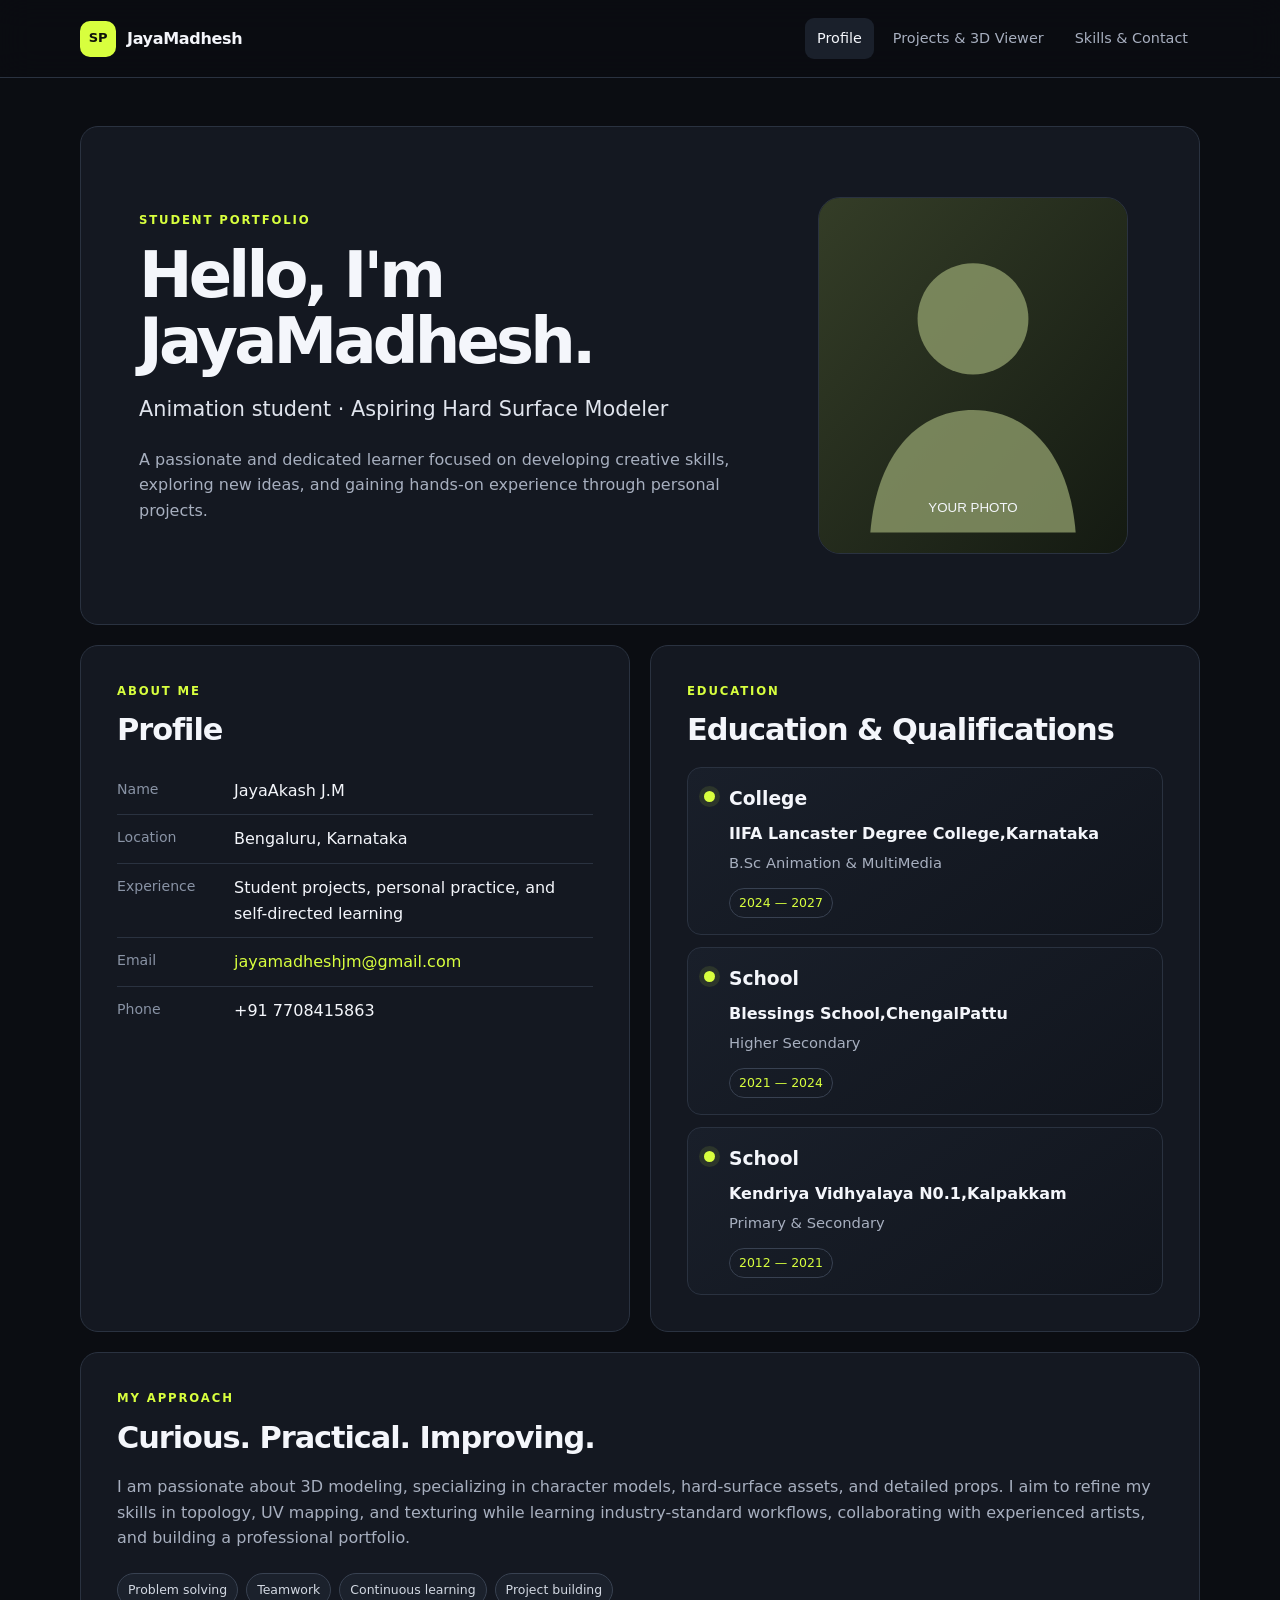
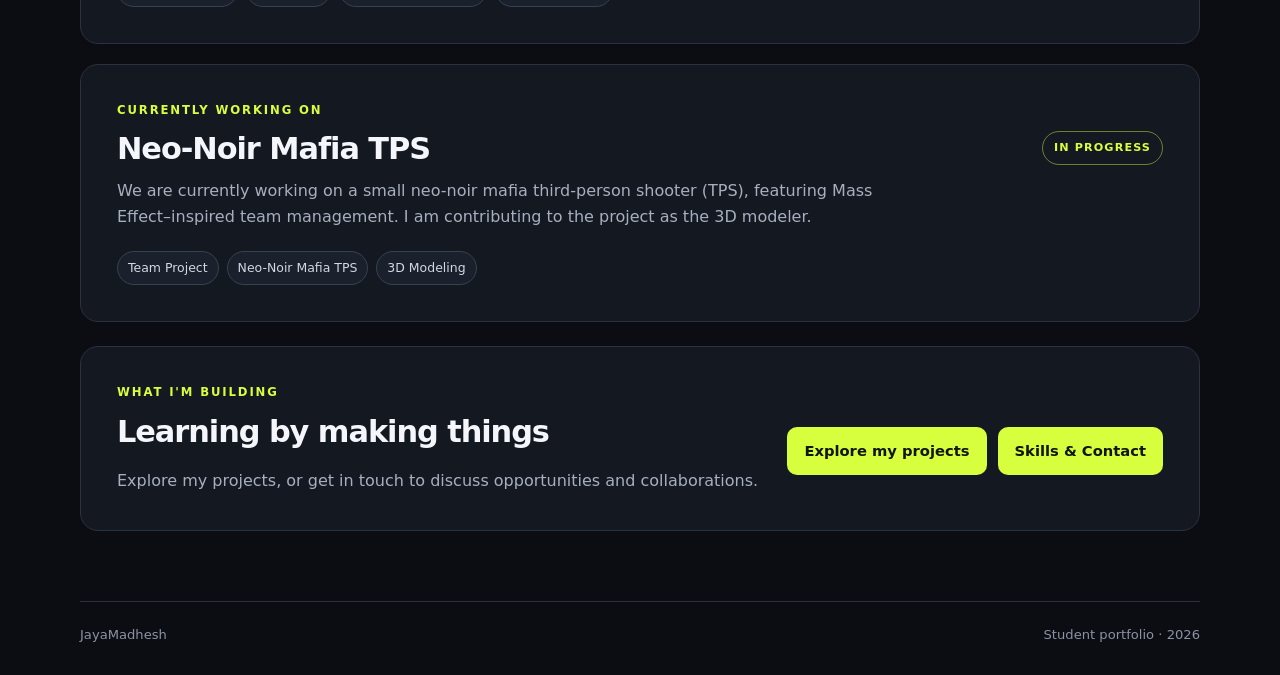
==== index.html @ 9de4e292 "update 1.01" ====
<!DOCTYPE html>
<html lang="en">
<head>
  <meta charset="UTF-8">
  <meta name="viewport" content="width=device-width, initial-scale=1.0">
  <meta name="description" content="Student portfolio and profile">
  <title>Student Portfolio | Profile</title>
  <link rel="stylesheet" href="css/style.css">
</head>
<body>
  <header class="site-header">
    <a class="brand" href="index.html"><span class="brand-mark">SP</span><span id="brandName">Student Portfolio</span></a>
    <nav aria-label="Main navigation">
      <a class="active" href="index.html">Profile</a>
      <a href="projects.html">Projects & 3D Viewer</a>
      <a href="contact.html">Skills & Contact</a>
    </nav>
  </header>

  <main class="page-shell">
    <section class="hero panel">
      <div class="hero-copy">
        <p class="eyebrow">STUDENT PORTFOLIO</p>
        <h1>Hello, I'm <span id="studentNameHeading">Your Name</span>.</h1>
        <p class="lead" id="headline">Computer Science Student · Aspiring Developer</p>
        <p id="summary">A motivated student eager to learn, build useful projects, and improve through practical experience.</p>
      </div>

      <div class="profile-photo-area" id="profilePhotoArea">
        <canvas class="profile-particles" id="profileParticles" aria-hidden="true"></canvas>
        <div class="profile-photo-frame">
          <img id="studentPhoto" src="assets/profile-placeholder.svg" alt="Student profile">
        </div>
      </div>
    </section>

    <section class="content-grid two-col profile-education-grid">
      <article class="panel profile-details-panel">
        <p class="eyebrow">ABOUT ME</p>
        <h2>Profile</h2>
        <dl class="detail-list">
          <div><dt>Name</dt><dd id="name">JayaAkash J.M</dd></div>
          <div><dt>Location</dt><dd id="location">Bengaluru,Karnataka</dd></div>
          <div><dt>Experience</dt><dd id="experience">Student projects and self-directed learning</dd></div>
          <div><dt>Email</dt><dd><a id="emailLink" href="mailto:student@example.com">student@example.com</a></dd></div>
          <div><dt>Phone</dt><dd id="phone">+91 00000 00000</dd></div>
        </dl>
      </article>
      <section class="panel education-section education-panel">
        <p class="eyebrow">EDUCATION</p>
        <h2>Education & Qualifications</h2>
        <div class="education-timeline" id="educationTimeline">
          <article class="education-item"><span class="education-dot" aria-hidden="true"></span><div><h3>College</h3><p>Loading education details…</p></div></article>
        </div>
      </section>
    </section>
    <section class="panel approach-section">
      <p class="eyebrow">MY APPROACH</p>
      <h2>Curious. Practical. Improving.</h2>
      <p id="eagerness">I enjoy turning ideas into working projects. I am eager to learn from experienced developers, strengthen my fundamentals, and contribute to a team while building reliable software.</p>
      <div class="tag-list" id="quickSkills">
        <span>Problem solving</span><span>Teamwork</span><span>Continuous learning</span><span>Project building</span>
      </div>
    </section>

    <section class="panel current-project-section">
      <p class="eyebrow">CURRENTLY WORKING ON</p>
      <div class="current-project-layout"><div><h2>Neo-Noir Mafia TPS</h2><p>We are currently working on a small neo-noir mafia third-person shooter (TPS), featuring Mass Effect–inspired team management. I am contributing to the project as the 3D modeler.</p><div class="tag-list"><span>Team Project</span><span>Neo-Noir Mafia TPS</span><span>3D Modeling</span></div></div><span class="project-status">IN PROGRESS</span></div>
    </section>

    <section class="panel callout bottom-cta-section">
      <div>
        <p class="eyebrow">WHAT I'M BUILDING</p>
        <h2>Learning by making things</h2>
        <p>Explore my projects, or get in touch to discuss opportunities and collaborations.</p>
      </div>
      <div class="button-row bottom-cta-buttons">
        <a class="button primary" href="projects.html">Explore my projects</a>
        <a class="button primary" href="contact.html">Skills &amp; Contact</a>
      </div>
    </section>
  </main>
  <footer class="site-footer"><span id="footerName">Your Name</span><span>Student portfolio · 2026 <span id="year"></span></span></footer>
  <script src="js/profile.js"></script>
  <script src="js/profile-page.js"></script>
</body>
</html>
---- css/style.css ----
:root {
  --bg: #0b0d12;
  --panel: #141821;
  --panel-light: #1a202b;
  --text: #f4f6fb;
  --muted: #a7afbf;
  --accent: #d8ff3e;
  --line: #2a3240;
  --radius: 18px;
  --content-width: 1120px;
}
* { box-sizing: border-box; }
html { scroll-behavior: smooth; }
body { margin: 0; background: var(--bg); color: var(--text); font-family: Inter, ui-sans-serif, system-ui, -apple-system, BlinkMacSystemFont, "Segoe UI", sans-serif; line-height: 1.6; }
a { color: inherit; text-decoration: none; }
button, input { font: inherit; }
button, a, [tabindex] { -webkit-tap-highlight-color: transparent; }
.site-header { display: flex; justify-content: space-between; align-items: center; gap: 24px; padding: 18px max(24px, calc((100vw - var(--content-width)) / 2)); border-bottom: 1px solid var(--line); position: sticky; top: 0; z-index: 10; background: rgba(11,13,18,.92); backdrop-filter: blur(16px); }
.brand { display: flex; align-items: center; gap: 11px; font-weight: 750; letter-spacing: -.02em; }
.brand-mark { display: grid; place-items: center; width: 36px; height: 36px; border-radius: 10px; background: var(--accent); color: #10130a; font-size: 13px; font-weight: 900; }
nav { display: flex; flex-wrap: wrap; gap: 7px; }
nav a { color: var(--muted); padding: 9px 12px; border-radius: 9px; font-size: .9rem; }
nav a:hover, nav a.active { color: var(--text); background: var(--panel-light); }
.page-shell { max-width: var(--content-width); width: calc(100% - 40px); margin: 48px auto 70px; }
.panel { background: var(--panel); border: 1px solid var(--line); border-radius: var(--radius); padding: clamp(22px, 3.4vw, 36px); }
.hero { display: grid; grid-template-columns: minmax(0, 1.5fr) minmax(250px, .8fr); align-items: center; gap: 38px; padding: clamp(26px, 5vw, 58px); overflow: hidden; }
.eyebrow { color: var(--accent); font-size: .73rem; font-weight: 800; letter-spacing: .16em; margin: 0 0 12px; }
h1, h2, h3, p { margin-top: 0; }
h1 { font-size: clamp(2.3rem, 5vw, 4.25rem); letter-spacing: -.06em; line-height: 1.04; margin-bottom: 18px; }
h2 { font-size: clamp(1.4rem, 2.6vw, 1.9rem); line-height: 1.2; letter-spacing: -.035em; margin-bottom: 18px; }
h3 { margin-bottom: 8px; }
p { color: var(--muted); }
.hero-copy > p:not(.eyebrow) { max-width: 640px; }
.lead { font-size: clamp(1.05rem, 2vw, 1.3rem); color: #e0e4ed; }
.accent-text { color: var(--accent); }
.button-row { display: flex; flex-wrap: wrap; gap: 11px; margin-top: 25px; }
.button { display: inline-flex; align-items: center; justify-content: center; gap: 8px; border: 1px solid transparent; padding: 11px 16px; border-radius: 10px; font-size: .92rem; font-weight: 750; cursor: pointer; transition: transform .18s ease, background .18s ease; }
.button:hover { transform: translateY(-2px); }
.button.primary { background: var(--accent); color: #11150a; }
.button.secondary { background: #202633; border-color: #343d4e; color: var(--text); }
.profile-photo-area { min-width: 0; }
.photo-drop-zone { width: min(100%, 310px); aspect-ratio: 4 / 4.6; margin: 0 auto; position: relative; overflow: hidden; border: 1px dashed #657044; border-radius: 22px; background: #20251a; cursor: pointer; outline: none; }
.photo-drop-zone:focus-visible { box-shadow: 0 0 0 3px var(--accent); }
.photo-drop-zone img { display: block; width: 100%; height: 100%; object-fit: cover; }
.photo-overlay { position: absolute; inset: auto 0 0; display: flex; flex-direction: column; align-items: center; padding: 35px 12px 17px; background: linear-gradient(transparent, rgba(0,0,0,.82)); opacity: 0; transition: opacity .2s ease; text-align: center; }
.photo-drop-zone:hover .photo-overlay, .photo-drop-zone:focus-visible .photo-overlay, .photo-drop-zone.drag-over .photo-overlay { opacity: 1; }
.photo-overlay span { font-size: 1.7rem; color: var(--accent); }
.photo-overlay small { color: #d4d8df; }
.small-note { font-size: .78rem; margin: 10px 0 0; color: #8f99aa; }
.content-grid { display: grid; gap: 20px; margin-top: 20px; }
.two-col { grid-template-columns: repeat(2, minmax(0, 1fr)); }
.detail-list { margin: 0; }
.detail-list div { display: grid; grid-template-columns: 105px minmax(0, 1fr); gap: 12px; padding: 11px 0; border-bottom: 1px solid var(--line); }
.detail-list div:last-child { border-bottom: 0; }
dt { color: #8993a5; font-size: .88rem; }
dd { margin: 0; overflow-wrap: anywhere; }
dd a, .text-link { color: var(--accent); }
.tag-list { display: flex; flex-wrap: wrap; gap: 8px; margin-top: 22px; }
.tag-list span { border: 1px solid #384151; border-radius: 999px; padding: 6px 10px; color: #d2d8e2; font-size: .78rem; background: #1b212c; }
.callout { margin-top: 20px; display: flex; justify-content: space-between; align-items: center; gap: 24px; }
.callout p:last-child { margin-bottom: 0; }
.site-footer { max-width: var(--content-width); width: calc(100% - 40px); margin: 0 auto; padding: 22px 0 30px; border-top: 1px solid var(--line); display: flex; justify-content: space-between; gap: 15px; color: #8993a5; font-size: .82rem; }
.page-heading { margin: 10px 0 30px; max-width: 760px; }
.page-heading h1 { font-size: clamp(2.5rem, 6vw, 4.2rem); }
.project-grid { display: grid; grid-template-columns: repeat(3, minmax(0, 1fr)); gap: 16px; margin-bottom: 20px; }
.project-card { padding: 25px; border: 1px solid var(--line); border-radius: var(--radius); background: linear-gradient(150deg, #171d27, #11151d); min-height: 245px; }
.project-number { color: var(--accent); font-size: .72rem; letter-spacing: .13em; font-weight: 800; margin-bottom: 22px; }
.project-card h2 { font-size: 1.35rem; }
.project-card p { font-size: .92rem; }
.project-card .tag-list { margin-top: 17px; }
.viewer-section { margin-top: 20px; }
.viewer-heading, .viewer-controls { display: flex; align-items: center; justify-content: space-between; gap: 22px; }
.viewer-heading { margin-bottom: 20px; }
.viewer-heading h2 { margin-bottom: 8px; }
.viewer-heading p { margin-bottom: 0; }
.file-button { flex-shrink: 0; }
.viewer-drop-zone { border: 1px dashed #465164; border-radius: 14px; padding: 8px; background: #090b10; transition: border-color .2s, background .2s; }
.viewer-drop-zone.drag-over { border-color: var(--accent); background: #151b0c; }
.viewer { width: 100%; height: clamp(320px, 52vw, 540px); position: relative; overflow: hidden; border-radius: 9px; background: radial-gradient(ellipse at center, #202633 0%, #0b0e14 72%); }
.viewer canvas { display: block; width: 100%; height: 100%; }
.viewer-empty { position: absolute; inset: 0; display: flex; flex-direction: column; justify-content: center; align-items: center; text-align: center; padding: 20px; pointer-events: none; }
.viewer-empty h3 { margin: 8px 0 5px; }
.viewer-empty p { margin-bottom: 7px; color: var(--accent); font-size: .83rem; }
.viewer-empty small { color: #8e98a9; }
.wire-cube { font-size: 4rem; line-height: 1.2; color: #a8c93a; }
.viewer-controls { padding-top: 18px; }
.viewer-controls p { max-width: 690px; }
.compact { margin-top: 0; }
.skill-list { display: flex; flex-direction: column; gap: 15px; }
.skill-row { display: grid; grid-template-columns: 120px minmax(0, 1fr); gap: 15px; align-items: center; }
.skill-row strong { font-size: .9rem; }
.skill-track { height: 7px; background: #282f3c; border-radius: 20px; overflow: hidden; }
.skill-fill { height: 100%; background: var(--accent); border-radius: inherit; }
.focus-list { padding-left: 21px; color: #dce1e9; }
.focus-list li { margin: 10px 0; padding-left: 4px; }
.contact-panel { display: flex; justify-content: space-between; align-items: center; gap: 25px; margin: 20px 0; }
.contact-links { display: flex; flex-wrap: wrap; align-items: center; gap: 10px; min-width: 220px; }
.text-link { padding: 8px; font-size: .9rem; }
.edit-steps { color: #c7ceda; padding-left: 22px; }
.edit-steps li { margin: 10px 0; }
code { color: var(--accent); background: #252b35; padding: 2px 5px; border-radius: 5px; font-size: .9em; }
.muted { color: var(--muted); }
@media (max-width: 780px) {
  .site-header { align-items: flex-start; flex-direction: column; gap: 12px; padding: 14px 20px; }
  nav { width: 100%; }
  nav a { padding: 8px 9px; font-size: .82rem; }
  .page-shell { margin-top: 28px; }
  .hero { grid-template-columns: 1fr; }
  .profile-photo-area { grid-row: 1; }
  .photo-drop-zone { width: min(72%, 270px); }
  .two-col, .project-grid { grid-template-columns: 1fr; }
  .project-card { min-height: auto; }
  .callout, .contact-panel, .viewer-heading, .viewer-controls { align-items: flex-start; flex-direction: column; }
  .viewer-heading .button { align-self: flex-start; }
  .site-footer { flex-direction: column; gap: 4px; }
}
@media (max-width: 440px) {
  .page-shell, .site-footer { width: calc(100% - 26px); }
  .detail-list div { grid-template-columns: 88px minmax(0, 1fr); gap: 8px; }
  .skill-row { grid-template-columns: 95px minmax(0, 1fr); }
  .viewer { height: 350px; }
}

/* Static profile photo: no click, file-picker, or drag-and-drop interaction. */
.profile-photo-frame {
  width: min(100%, 310px);
  aspect-ratio: 4 / 4.6;
  margin: 0 auto;
  overflow: hidden;
  border-radius: 22px;
  background: #20251a;
  border: 1px solid var(--line);
}
.profile-photo-frame img {
  display: block;
  width: 100%;
  height: 100%;
  object-fit: cover;
}


/* Profile photo hover effect: particles stay behind the static image. */
.profile-photo-area { position: relative; isolation: isolate; padding: 12px 0; }
.profile-particles { position: absolute; z-index: -1; top: 0; left: 0; pointer-events: none; opacity: 0; transition: opacity .28s ease; }
.profile-particles.is-visible { opacity: 1; }
.profile-photo-frame { position: relative; z-index: 1; transition: border-color .25s ease, box-shadow .25s ease, transform .25s ease; }
.profile-photo-area:hover .profile-photo-frame { border-color: var(--accent); box-shadow: 0 0 0 1px rgba(216,255,62,.3), 0 0 28px rgba(216,255,62,.22); transform: translateY(-2px); }
.education-section, .current-project-section { margin-top: 20px; }
.education-timeline { display: grid; grid-template-columns: repeat(2, minmax(0, 1fr)); gap: 18px; }
.education-item { display: flex; align-items: flex-start; gap: 14px; padding: 20px; border: 1px solid var(--line); border-radius: 14px; background: linear-gradient(145deg, #191f2a, #11151d); }
.education-dot { flex: 0 0 11px; width: 11px; height: 11px; margin-top: 7px; border-radius: 50%; background: var(--accent); box-shadow: 0 0 0 5px rgba(216,255,62,.1); }
.education-item h3 { margin-bottom: 7px; }
.education-item p { margin-bottom: 5px; }
.education-institution { color: var(--text); font-weight: 650; }
.education-qualification { font-size: .92rem; }
.education-years { display: inline-block; margin-top: 8px; padding: 4px 9px; border: 1px solid #384151; border-radius: 999px; color: var(--accent); font-size: .78rem; }
.current-project-layout { display: flex; justify-content: space-between; align-items: flex-start; gap: 24px; }
.current-project-layout > div { max-width: 760px; }
.current-project-layout h2 { margin-bottom: 10px; }
.current-project-layout p { margin-bottom: 0; }
.project-status { flex-shrink: 0; border: 1px solid rgba(216,255,62,.45); border-radius: 999px; padding: 7px 11px; color: var(--accent); font-size: .7rem; font-weight: 800; letter-spacing: .1em; }
.current-team-project { border-color: rgba(216,255,62,.42); }
@media (max-width: 780px) {
  .education-timeline { grid-template-columns: 1fr; }
  .current-project-layout { flex-direction: column; }
}
@media (prefers-reduced-motion: reduce) {
  .profile-photo-frame, .profile-particles { transition: none; }
}

/* Languages-known section */
.language-section { margin-top: 20px; }
.language-list { display: grid; grid-template-columns: repeat(3, minmax(0, 1fr)); gap: 12px; margin-top: 18px; }
.language-card { display: flex; flex-direction: column; gap: 12px; padding: 17px; border: 1px solid var(--line); border-radius: 13px; background: linear-gradient(145deg, #191f2a, #11151d); min-width: 0; }
.language-name { font-size: 1rem; overflow-wrap: anywhere; }
.language-level { align-self: flex-start; padding: 5px 9px; border: 1px solid rgba(216,255,62,.35); border-radius: 999px; color: var(--accent); font-size: .78rem; }
@media (max-width: 780px) { .language-list { grid-template-columns: repeat(2, minmax(0, 1fr)); } }
@media (max-width: 440px) { .language-list { grid-template-columns: 1fr; } }


/* Profile + education side-by-side layout */
.profile-education-grid { align-items: stretch; }
.profile-details-panel, .education-panel { min-width: 0; }
.education-panel { margin-top: 0; }
.education-panel .education-timeline { grid-template-columns: 1fr; gap: 12px; }
.education-panel .education-item { padding: 16px; }
.approach-section { margin-top: 20px; }

/* Every percentage-based indicator shows its numeric value beside the bar. */
.skill-row { grid-template-columns: minmax(105px, 1fr) minmax(80px, 1.6fr) 42px; gap: 12px; }
.skill-percent { color: var(--muted); font-size: .82rem; font-variant-numeric: tabular-nums; text-align: right; }
.language-meter-line { display: grid; grid-template-columns: minmax(0, 1fr) 42px; align-items: center; gap: 10px; margin-top: 2px; }
.language-track { width: 100%; }
.language-fill { transition: width .5s ease; }
.language-card { gap: 10px; }

/* Subtle card hover: deliberately different from the profile photo's particle/glow effect. */
.panel,
.education-item,
.project-card,
.language-card,
.viewer-drop-zone {
  transition: border-color .22s ease, background-color .22s ease, box-shadow .22s ease, transform .22s ease;
}
@media (hover: hover) and (pointer: fine) {
  .panel:hover {
    border-color: #3a4557;
    box-shadow: 0 8px 22px rgba(0, 0, 0, .14);
  }
  .education-item:hover,
  .project-card:hover,
  .language-card:hover {
    border-color: #465164;
    background-color: #1b222e;
    box-shadow: 0 7px 18px rgba(0, 0, 0, .18);
    transform: translateY(-2px);
  }
  .viewer-drop-zone:hover {
    border-color: #465164;
    background-color: #10151e;
  }
}
@media (max-width: 780px) {
  .skill-row { grid-template-columns: minmax(90px, 1fr) minmax(70px, 1.4fr) 38px; gap: 9px; }
  .education-panel .education-timeline { grid-template-columns: 1fr; }
}
@media (max-width: 440px) {
  .skill-row { grid-template-columns: minmax(78px, 1fr) minmax(55px, 1.2fr) 36px; gap: 7px; }
  .skill-row strong { font-size: .82rem; }
}
@media (prefers-reduced-motion: reduce) {
  .panel, .education-item, .project-card, .language-card, .viewer-drop-zone, .language-fill { transition: none; }
}


/* Text-only proficiency labels: no skill or language progress bars. */
.skill-list { gap: 20px; }
.skill-group { min-width: 0; }
.skill-group + .skill-group { padding-top: 18px; border-top: 1px solid var(--line); }
.skill-group-title { margin: 0 0 12px; font-size: 1rem; }
.skill-chip-list { display: grid; grid-template-columns: repeat(2, minmax(0, 1fr)); gap: 11px; }
.skill-chip { display: flex; flex-direction: column; align-items: flex-start; gap: 9px; min-width: 0; padding: 14px; border: 1px solid var(--line); border-radius: 12px; background: linear-gradient(145deg, #191f2a, #11151d); transition: border-color .22s ease, background-color .22s ease, transform .22s ease, box-shadow .22s ease; }
.skill-label { overflow-wrap: anywhere; }
.skill-level-label { display: inline-flex; align-items: center; padding: 5px 9px; border: 1px solid rgba(216,255,62,.35); border-radius: 999px; color: var(--accent); font-size: .78rem; }
.language-card { gap: 12px; }
@media (hover: hover) and (pointer: fine) {
  .skill-chip:hover { border-color: #465164; background-color: #1b222e; box-shadow: 0 7px 18px rgba(0,0,0,.18); transform: translateY(-2px); }
}
@media (max-width: 480px) { .skill-chip-list { grid-template-columns: 1fr; } }


/* Keep Current Focus as the final content section on Skills & Contact. */
.current-focus-section { margin-top: 20px; }
.current-focus-section .focus-list { margin-bottom: 0; }


/* Dedicated bottom call-to-action section */
.bottom-cta-section {
  margin-top: 24px;
  display: flex;
  align-items: center;
  justify-content: space-between;
  gap: 24px;
}
.bottom-cta-buttons {
  flex-shrink: 0;
  flex-wrap: wrap;
  justify-content: flex-end;
}
@media (max-width: 760px) {
  .bottom-cta-section {
    align-items: flex-start;
    flex-direction: column;
  }
  .bottom-cta-buttons {
    justify-content: flex-start;
  }
}


/* Hosted 3D model gallery */
.hosted-models-section { margin-top: 24px; }
.hosted-model-gallery {
  display: grid;
  grid-template-columns: repeat(auto-fit, minmax(min(100%, 220px), 1fr));
  gap: 14px;
  margin-top: 18px;
}
.hosted-model-card {
  min-width: 0;
  border: 1px solid var(--border, #2a3443);
  border-radius: 16px;
  padding: 18px;
  background: linear-gradient(145deg, #171d28, #11151d);
}
.hosted-model-card h3 { margin: 0 0 8px; font-size: 1.05rem; }
.hosted-model-card p { color: #a8b4cc; margin: 0 0 14px; line-height: 1.5; }
.hosted-model-card .button { width: 100%; justify-content: center; }
.hosted-model-card .model-format { color: #d7ff36; font-size: .78rem; margin-bottom: 12px; }
.hosted-model-card .button:disabled { opacity: .45; cursor: not-allowed; }


/* Unified projects + hosted 3D model gallery */
.unified-showcase { margin-top: 8px; }
.showcase-heading { margin-bottom: 22px; }
.showcase-heading h2 { margin-bottom: 8px; }
.showcase-heading p:last-child { margin-bottom: 0; }
.hosted-model-gallery { display: grid; grid-template-columns: repeat(4, minmax(0, 1fr)); gap: 12px; align-items: start; }
.hosted-model-card { min-width: 0; padding: 16px; border: 1px solid var(--line); border-radius: 13px; background: linear-gradient(150deg, #171d27, #11151d); }
.hosted-model-card h3 { font-size: 1rem; margin-bottom: 9px; overflow-wrap: anywhere; }
.hosted-model-card p { font-size: .88rem; margin-bottom: 12px; }
.hosted-model-card .model-format { color: var(--accent); font-size: .67rem; font-weight: 800; margin: 12px 0; }
.hosted-model-card .model-view-button { width: 100%; }
.hosted-model-card.is-expanded { grid-column: 1 / -1; border-color: rgba(216,255,62,.6); }
.inline-model-viewer { margin-top: 18px; padding-top: 16px; border-top: 1px solid var(--line); }
.inline-viewer-toolbar { display: flex; align-items: center; justify-content: space-between; gap: 12px; margin-bottom: 12px; flex-wrap: wrap; }
.inline-viewer-toolbar .model-load-status { margin: 0; flex: 1 1 220px; color: var(--muted, #a8b4cc); font-size: .9rem; }
.inline-viewer-toolbar .model-load-error { color: #ff9c9c; }
.inline-viewer-close { flex: 0 0 auto; }
.inline-model-canvas { width: 100%; height: clamp(300px, 48vw, 520px); overflow: hidden; border-radius: 10px; background: #0b0e14; border: 1px solid #30394a; }
.inline-model-canvas canvas { display: block; width: 100%; height: 100%; }
.model-load-status { margin: 0 0 12px; color: var(--muted); font-size: .9rem; }
.model-load-error { color: #ffb4a9; overflow-wrap: anywhere; }
.gallery-footnote { margin-top: 18px; }
@media (max-width: 950px) { .hosted-model-gallery { grid-template-columns: repeat(3, minmax(0, 1fr)); } }
@media (max-width: 680px) { .hosted-model-gallery { grid-template-columns: repeat(2, minmax(0, 1fr)); } }
@media (max-width: 420px) { .hosted-model-gallery { grid-template-columns: 1fr; } }


/* Unified gallery: consistent card heights and aligned View in 3D buttons */
.unified-showcase { margin-top: 8px; }
.showcase-heading { margin-bottom: 22px; }
.showcase-heading h2 { margin-bottom: 8px; }
.showcase-heading p:last-child { margin-bottom: 0; }
.hosted-model-gallery { display:grid; grid-template-columns:repeat(4,minmax(0,1fr)); gap:12px; align-items:stretch; margin-top:18px; }
.hosted-model-card { display:flex; flex-direction:column; min-width:0; padding:16px; border:1px solid var(--line); border-radius:13px; background:linear-gradient(150deg,#171d27,#11151d); }
.hosted-model-card h3 { font-size:1rem; margin:0 0 9px; overflow-wrap:anywhere; }
.hosted-model-card p { font-size:.88rem; margin:0 0 12px; line-height:1.5; flex:1 0 auto; }
.hosted-model-card .project-number { font-size:.65rem; margin-bottom:14px; }
.hosted-model-card .model-format { color:var(--accent); font-size:.67rem; font-weight:800; margin:8px 0 12px; }
.hosted-model-card .model-view-button { width:100%; min-height:42px; margin-top:auto; }
.gallery-footnote { margin-top:18px; }
.viewer-section { margin-top:24px; }
.viewer-section[hidden] { display:none !important; }
.viewer-section .viewer-heading { margin-bottom:16px; }
.viewer-section .viewer-heading h2 { margin-bottom:8px; }
.viewer-section .viewer { width:100%; height:clamp(340px,52vw,560px); overflow:hidden; border:1px solid #30394a; border-radius:12px; background:#0b0e14; }
.viewer-section .viewer canvas { display:block; width:100%; height:100%; }
@media(max-width:950px){.hosted-model-gallery{grid-template-columns:repeat(3,minmax(0,1fr));}}
@media(max-width:680px){.hosted-model-gallery{grid-template-columns:repeat(2,minmax(0,1fr));}}
@media(max-width:440px){.hosted-model-gallery{grid-template-columns:1fr;}}


/* Google Drive links displayed beneath the shared 3D viewer. */
.drive-model-links { margin-top: 24px; }
.drive-model-links .showcase-heading { margin-bottom: 18px; }
.drive-model-grid { display: grid; grid-template-columns: repeat(4, minmax(0, 1fr)); gap: 12px; }
.drive-model-card { min-width: 0; display: flex; flex-direction: column; gap: 14px; padding: 16px; border: 1px solid var(--line); border-radius: 13px; background: linear-gradient(150deg, #171d27, #11151d); }
.drive-model-card h3 { margin: 0; font-size: .98rem; overflow-wrap: anywhere; flex: 1 0 auto; }
.drive-model-card .button { width: 100%; min-height: 42px; text-align: center; }
@media (max-width: 950px) { .drive-model-grid { grid-template-columns: repeat(3, minmax(0, 1fr)); } }
@media (max-width: 680px) { .drive-model-grid { grid-template-columns: repeat(2, minmax(0, 1fr)); } }
@media (max-width: 440px) { .drive-model-grid { grid-template-columns: 1fr; } }
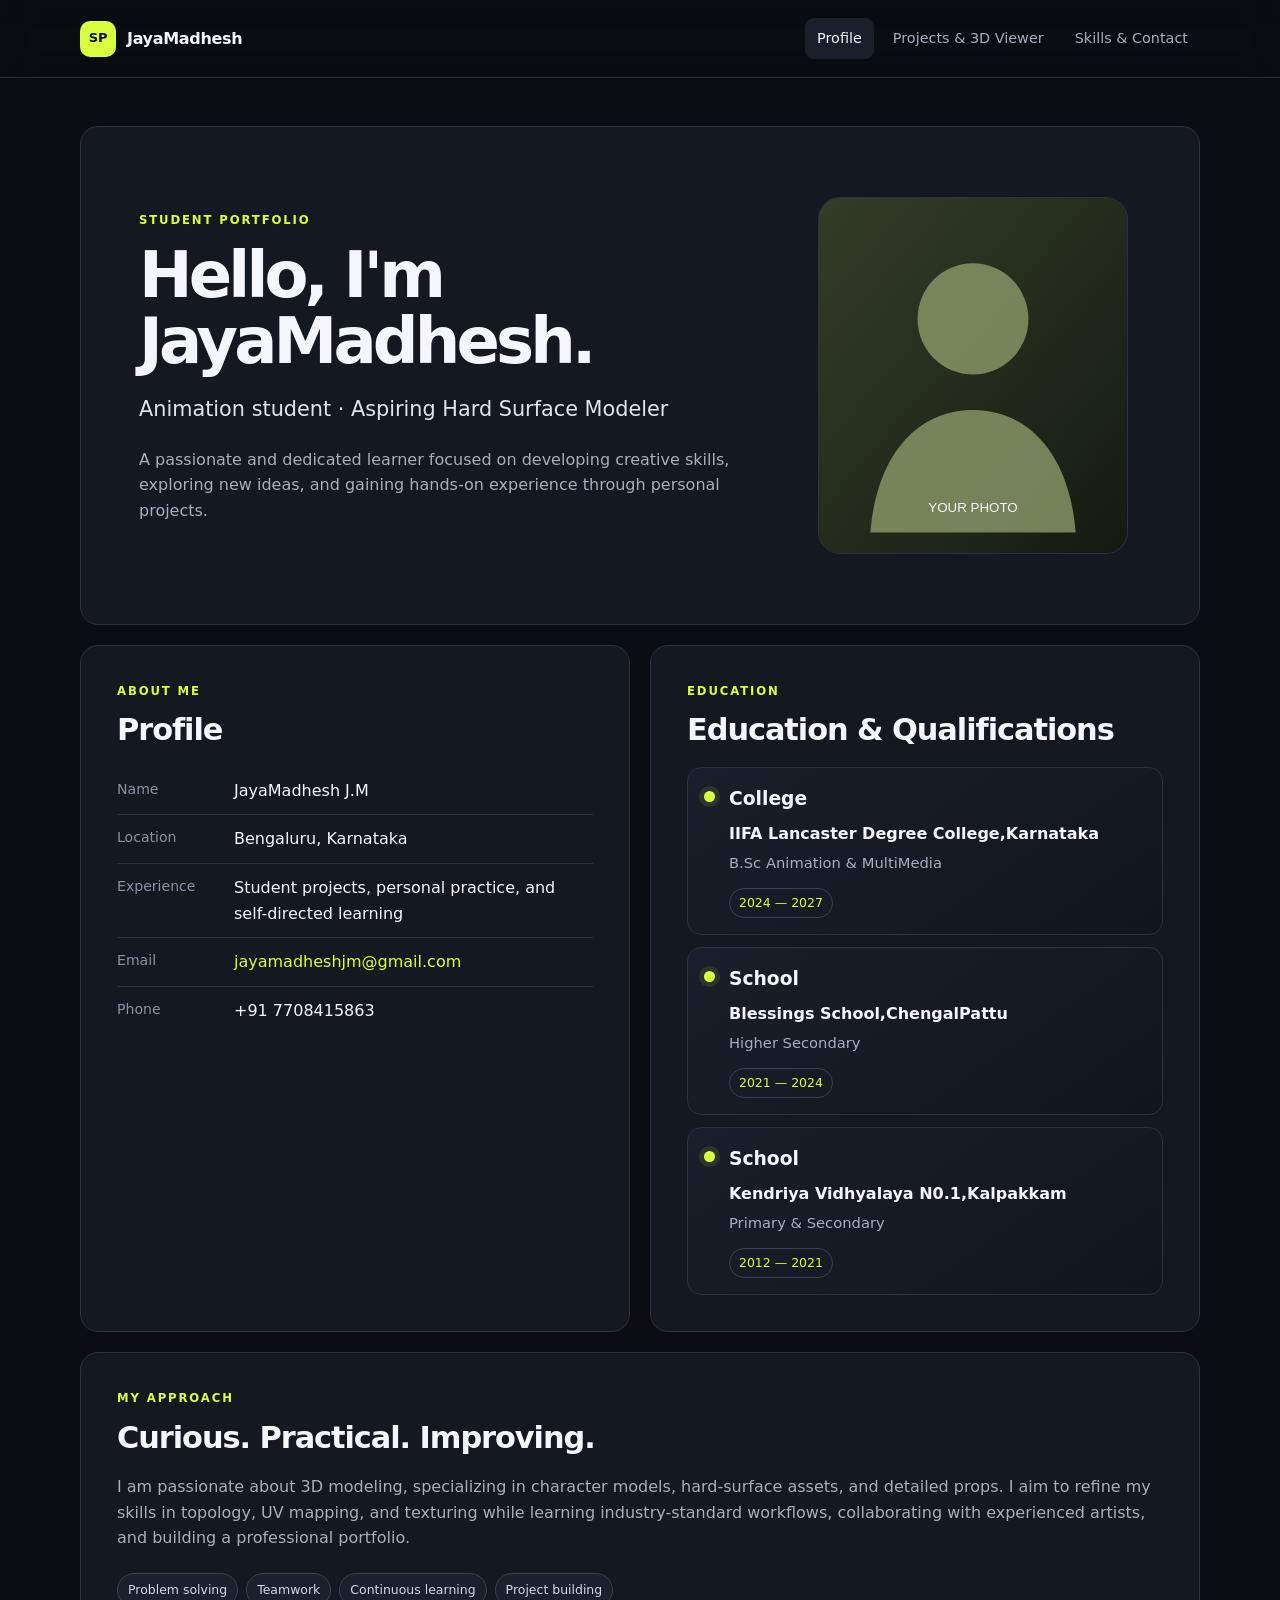
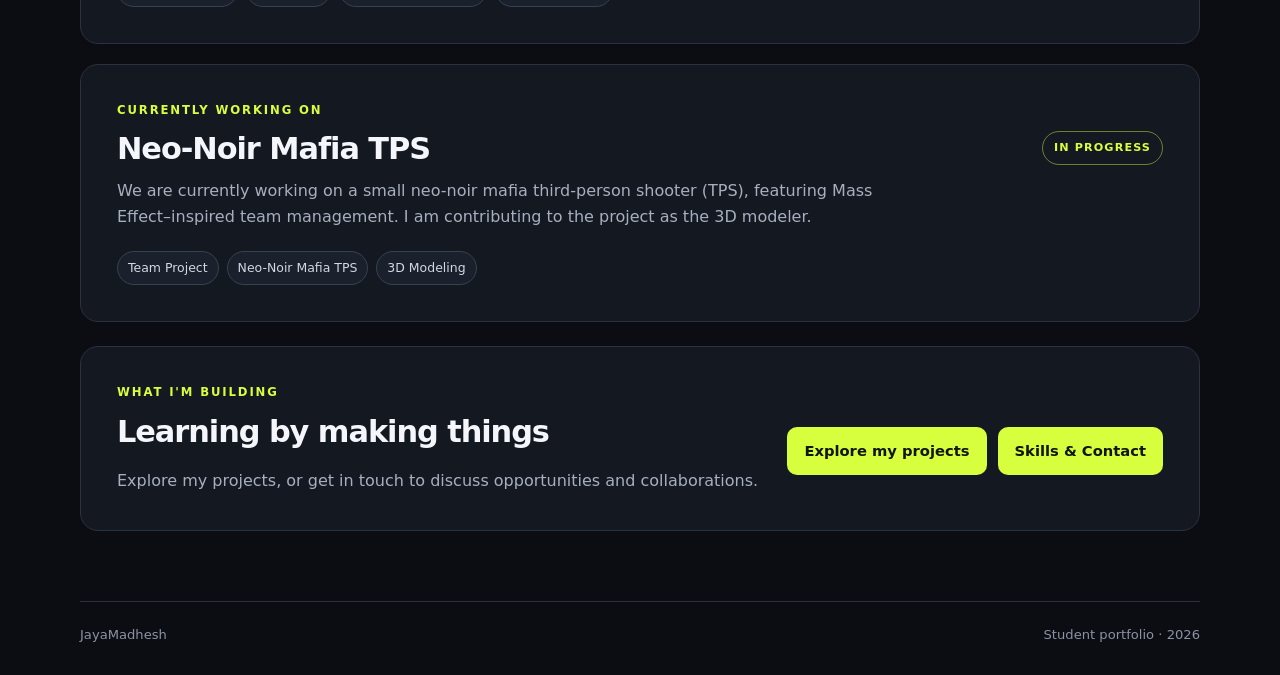
==== commit 00e80ba2: "Update 1.04" ====
--- a/index.html
+++ b/index.html
@@ -39,7 +39,7 @@
         <p class="eyebrow">ABOUT ME</p>
         <h2>Profile</h2>
         <dl class="detail-list">
-          <div><dt>Name</dt><dd id="name">JayaAkash J.M</dd></div>
+          <div><dt>Name</dt><dd id="name">JayaMadhesh J.M</dd></div>
           <div><dt>Location</dt><dd id="location">Bengaluru,Karnataka</dd></div>
           <div><dt>Experience</dt><dd id="experience">Student projects and self-directed learning</dd></div>
           <div><dt>Email</dt><dd><a id="emailLink" href="mailto:student@example.com">student@example.com</a></dd></div>
